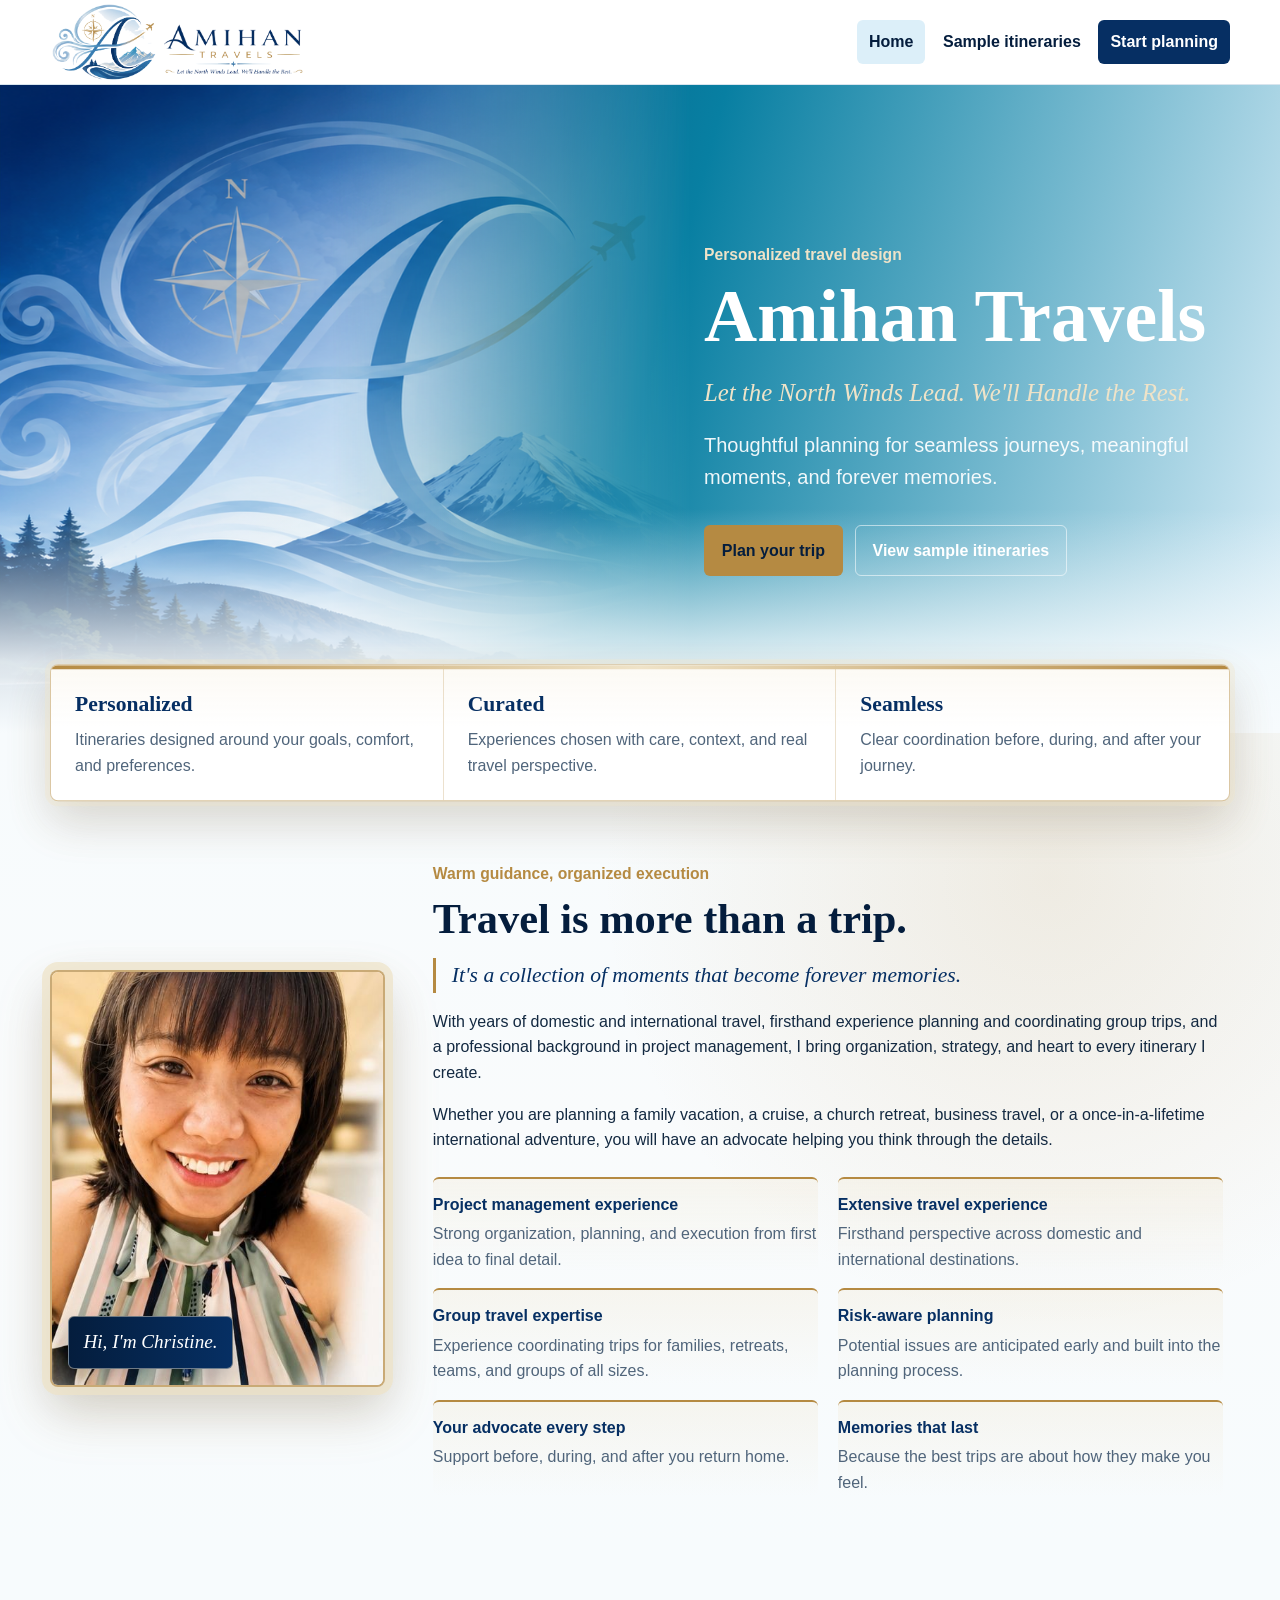
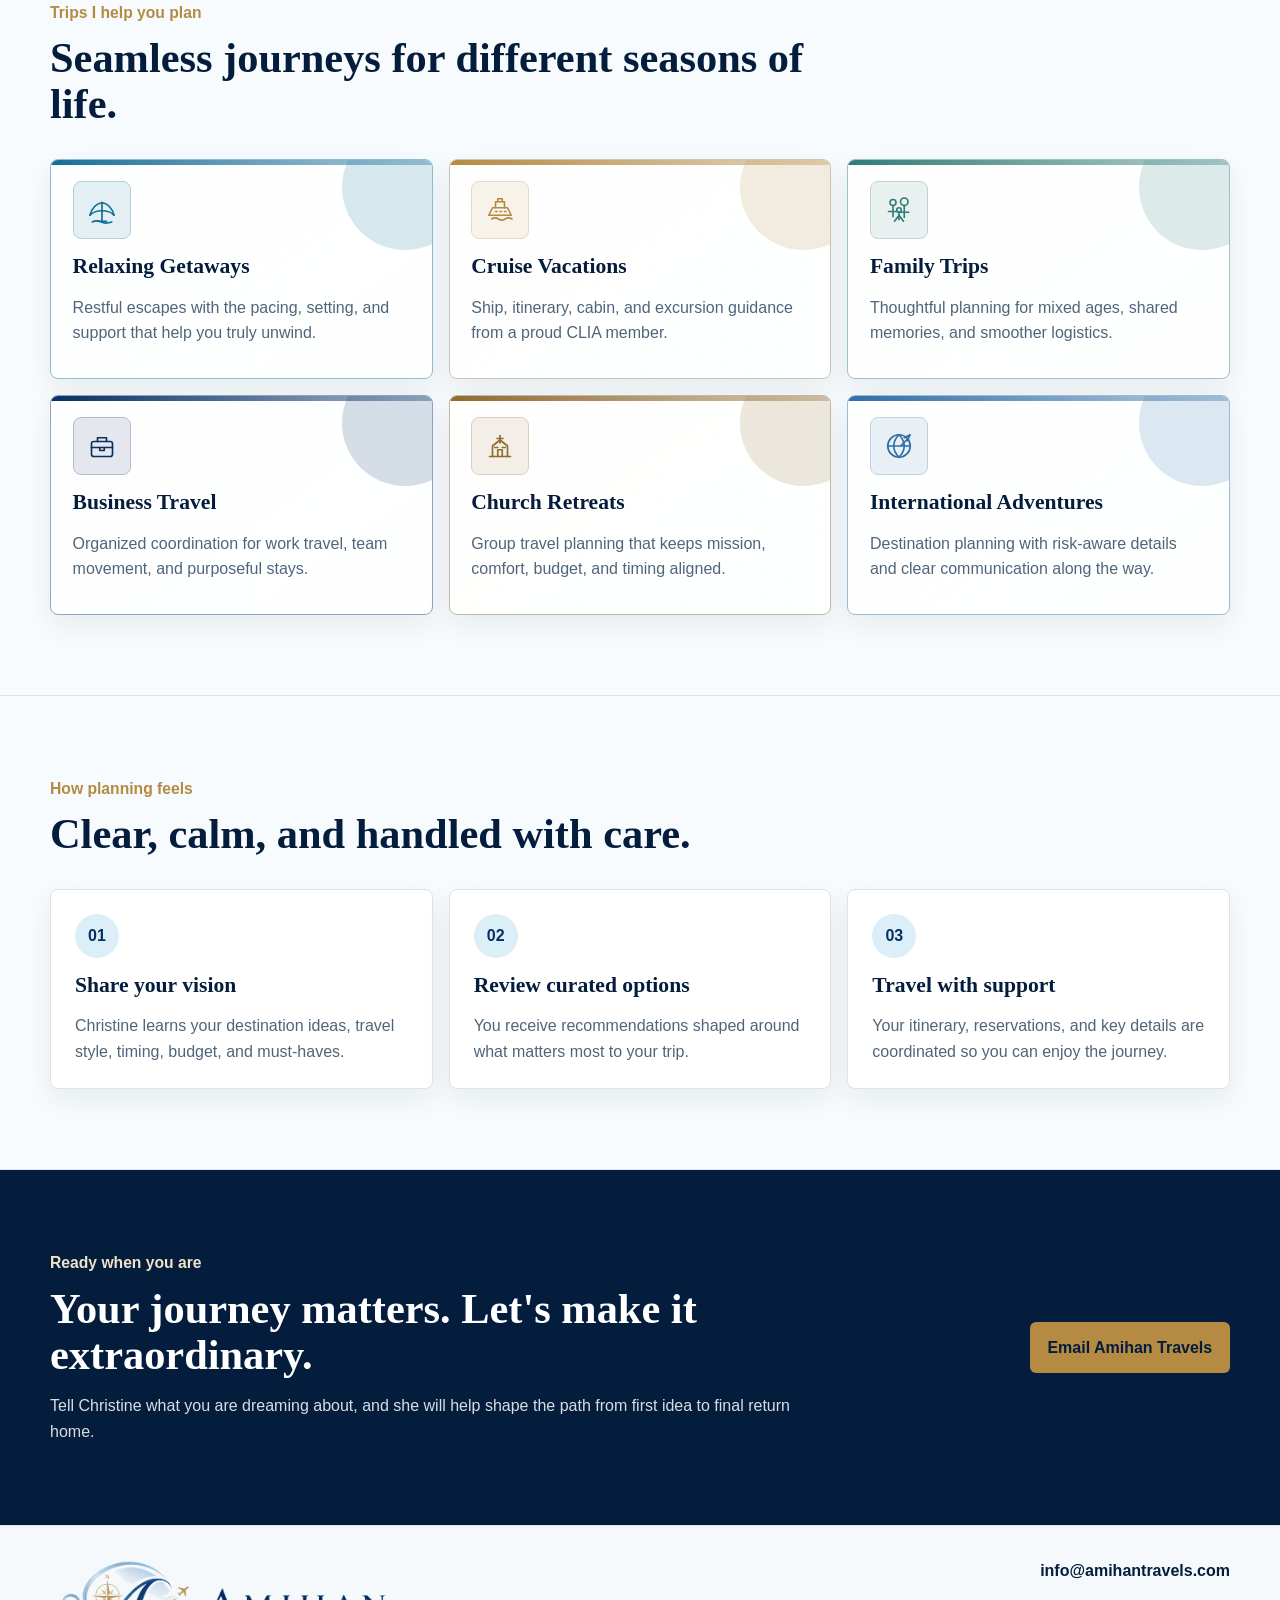
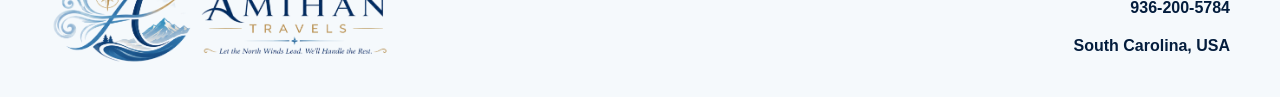
==== index.html @ 6cd8af4a "Launch Amihan Travels site" ====
<!doctype html>
<html lang="en">
  <head>
    <meta charset="utf-8">
    <meta name="viewport" content="width=device-width, initial-scale=1">
    <title>Amihan Travels | Personalized Travel Planning</title>
    <meta
      name="description"
      content="Amihan Travels designs personalized, curated, and seamless journeys for families, cruises, retreats, business travel, and international adventures."
    >
    <meta property="og:title" content="Amihan Travels">
    <meta
      property="og:description"
      content="Let the North Winds Lead. We'll Handle the Rest."
    >
    <meta property="og:image" content="assets/Amihan_Travels_cover_photo.png?v=20260530-1">
    <link rel="icon" href="assets/amihan-logo-square-transparent.png?v=20260530-1">
    <link rel="stylesheet" href="styles.css?v=20260530-1">
  </head>
  <body>
    <a class="skip-link" href="#main">Skip to content</a>

    <header class="site-header">
      <div class="header-inner">
        <a class="brand" href="index.html" aria-label="Amihan Travels home">
          <img src="assets/amihan-logo-horizontal-transparent.png?v=20260530-1" alt="Amihan Travels">
        </a>
        <nav class="site-nav" aria-label="Primary navigation">
          <a aria-current="page" href="index.html">Home</a>
          <a href="itineraries.html">Sample itineraries</a>
          <a class="nav-contact" href="mailto:info@amihantravels.com?subject=Travel%20planning%20request">Start planning</a>
        </nav>
      </div>
    </header>

    <main id="main">
      <section class="hero home-hero" aria-label="Amihan Travels scenic introduction">
        <div class="hero-content">
          <p class="eyebrow">Personalized travel design</p>
          <h1>Amihan Travels</h1>
          <p class="slogan">Let the North Winds Lead. We'll Handle the Rest.</p>
          <p class="hero-copy">
            Thoughtful planning for seamless journeys, meaningful moments, and forever memories.
          </p>
          <div class="hero-actions" aria-label="Primary actions">
            <a class="button button-primary" href="mailto:info@amihantravels.com?subject=Travel%20planning%20request">Plan your trip</a>
            <a class="button button-secondary" href="itineraries.html">View sample itineraries</a>
          </div>
        </div>
        <div class="brand-strip hero-value-strip" aria-label="Amihan Travels planning values">
          <div class="strip-item">
            <strong>Personalized</strong>
            <span>Itineraries designed around your goals, comfort, and preferences.</span>
          </div>
          <div class="strip-item">
            <strong>Curated</strong>
            <span>Experiences chosen with care, context, and real travel perspective.</span>
          </div>
          <div class="strip-item">
            <strong>Seamless</strong>
            <span>Clear coordination before, during, and after your journey.</span>
          </div>
        </div>
      </section>

      <section class="section intro-section">
        <div class="section-inner advisor-intro">
          <figure class="advisor-photo">
            <img
              src="assets/christine-forsythe-portrait.jpg?v=20260530-1"
              alt="Christine, travel advisor at Amihan Travels"
            >
            <figcaption>Hi, I'm Christine.</figcaption>
          </figure>
          <div class="advisor-copy">
            <p class="eyebrow">Warm guidance, organized execution</p>
            <h2>Travel is more than a trip.</h2>
            <p class="memory-line">
              It's a collection of moments that become forever memories.
            </p>
            <p>
              With years of domestic and international travel, firsthand experience planning and
              coordinating group trips, and a professional background in project management, I bring
              organization, strategy, and heart to every itinerary I create.
            </p>
            <p>
              Whether you are planning a family vacation, a cruise, a church retreat, business
              travel, or a once-in-a-lifetime international adventure, you will have an advocate
              helping you think through the details.
            </p>
            <div class="advisor-strengths" aria-label="Christine's planning strengths">
              <div>
                <strong>Project management experience</strong>
                <span>Strong organization, planning, and execution from first idea to final detail.</span>
              </div>
              <div>
                <strong>Extensive travel experience</strong>
                <span>Firsthand perspective across domestic and international destinations.</span>
              </div>
              <div>
                <strong>Group travel expertise</strong>
                <span>Experience coordinating trips for families, retreats, teams, and groups of all sizes.</span>
              </div>
              <div>
                <strong>Risk-aware planning</strong>
                <span>Potential issues are anticipated early and built into the planning process.</span>
              </div>
              <div>
                <strong>Your advocate every step</strong>
                <span>Support before, during, and after you return home.</span>
              </div>
              <div>
                <strong>Memories that last</strong>
                <span>Because the best trips are about how they make you feel.</span>
              </div>
            </div>
          </div>
        </div>
      </section>

      <section class="section services-section">
        <div class="section-inner">
          <div class="section-heading">
            <p class="eyebrow">Trips I help you plan</p>
            <h2>Seamless journeys for different seasons of life.</h2>
          </div>
          <div class="service-grid">
            <article class="service-card relaxing-card">
              <div class="service-icon" aria-hidden="true">
                <svg viewBox="0 0 48 48" focusable="false">
                  <path d="M8 31c7-8 25-8 32 0" />
                  <path d="M24 14c-8 2-14 8-16 17" />
                  <path d="M24 14c8 2 14 8 16 17" />
                  <path d="M24 14v24" />
                  <path d="M18 39h12" />
                  <path d="M11 40c4-2 8-2 12 0s8 2 14 0" />
                </svg>
              </div>
              <h3>Relaxing Getaways</h3>
              <p>Restful escapes with the pacing, setting, and support that help you truly unwind.</p>
            </article>
            <article class="service-card cruise-card">
              <div class="service-icon" aria-hidden="true">
                <svg viewBox="0 0 48 48" focusable="false">
                  <path d="M14 21h20l5 10H9l5-10Z" />
                  <path d="M18 21v-8h12v8" />
                  <path d="M21 13v-4h6v4" />
                  <path d="M13 36c3-2 6-2 9 0s6 2 9 0 6-2 9 0" />
                  <path d="M18 26h2" />
                  <path d="M24 26h2" />
                  <path d="M30 26h2" />
                </svg>
              </div>
              <h3>Cruise Vacations</h3>
              <p>Ship, itinerary, cabin, and excursion guidance from a proud CLIA member.</p>
            </article>
            <article class="service-card family-card">
              <div class="service-icon" aria-hidden="true">
                <svg viewBox="0 0 48 48" focusable="false">
                  <circle cx="16" cy="14" r="4" />
                  <circle cx="31" cy="13" r="5" />
                  <circle cx="24" cy="24" r="3" />
                  <path d="M16 18v15" />
                  <path d="M10 26h12" />
                  <path d="M31 18v16" />
                  <path d="M25 27h12" />
                  <path d="M24 27v10" />
                  <path d="M18 39l6-8 6 8" />
                </svg>
              </div>
              <h3>Family Trips</h3>
              <p>Thoughtful planning for mixed ages, shared memories, and smoother logistics.</p>
            </article>
            <article class="service-card business-card">
              <div class="service-icon" aria-hidden="true">
                <svg viewBox="0 0 48 48" focusable="false">
                  <rect x="10" y="18" width="28" height="20" rx="3" />
                  <path d="M18 18v-5h12v5" />
                  <path d="M10 26h28" />
                  <path d="M21 26v4h6v-4" />
                </svg>
              </div>
              <h3>Business Travel</h3>
              <p>Organized coordination for work travel, team movement, and purposeful stays.</p>
            </article>
            <article class="service-card retreat-card">
              <div class="service-icon" aria-hidden="true">
                <svg viewBox="0 0 48 48" focusable="false">
                  <path d="M10 38h28" />
                  <path d="M14 38V24l10-8 10 8v14" />
                  <path d="M24 10v10" />
                  <path d="M20 14h8" />
                  <path d="M21 38v-9h6v9" />
                  <path d="M17 26h4" />
                  <path d="M27 26h4" />
                </svg>
              </div>
              <h3>Church Retreats</h3>
              <p>Group travel planning that keeps mission, comfort, budget, and timing aligned.</p>
            </article>
            <article class="service-card adventure-card">
              <div class="service-icon" aria-hidden="true">
                <svg viewBox="0 0 48 48" focusable="false">
                  <circle cx="24" cy="24" r="15" />
                  <path d="M9 24h30" />
                  <path d="M24 9c5 5 7 10 7 15s-2 10-7 15" />
                  <path d="M24 9c-5 5-7 10-7 15s2 10 7 15" />
                  <path d="M31 13l8-4-4 8" />
                  <path d="M34 16l-7 7" />
                </svg>
              </div>
              <h3>International Adventures</h3>
              <p>Destination planning with risk-aware details and clear communication along the way.</p>
            </article>
          </div>
        </div>
      </section>

      <section class="section process-section">
        <div class="section-inner">
          <div class="section-heading narrow">
            <p class="eyebrow">How planning feels</p>
            <h2>Clear, calm, and handled with care.</h2>
          </div>
          <div class="process-grid">
            <article class="process-step">
              <span>01</span>
              <h3>Share your vision</h3>
              <p>Christine learns your destination ideas, travel style, timing, budget, and must-haves.</p>
            </article>
            <article class="process-step">
              <span>02</span>
              <h3>Review curated options</h3>
              <p>You receive recommendations shaped around what matters most to your trip.</p>
            </article>
            <article class="process-step">
              <span>03</span>
              <h3>Travel with support</h3>
              <p>Your itinerary, reservations, and key details are coordinated so you can enjoy the journey.</p>
            </article>
          </div>
        </div>
      </section>

      <section class="section cta-section">
        <div class="section-inner cta-inner">
          <div>
            <p class="eyebrow">Ready when you are</p>
            <h2>Your journey matters. Let's make it extraordinary.</h2>
            <p>
              Tell Christine what you are dreaming about, and she will help shape the path from
              first idea to final return home.
            </p>
          </div>
          <a class="button button-primary" href="mailto:info@amihantravels.com?subject=Travel%20planning%20request">Email Amihan Travels</a>
        </div>
      </section>
    </main>

    <footer class="site-footer">
      <div class="footer-inner">
        <div>
          <img class="footer-logo" src="assets/amihan-logo-horizontal-transparent.png?v=20260530-1" alt="Amihan Travels">
        </div>
        <div class="footer-contact" aria-label="Contact information">
          <a href="mailto:info@amihantravels.com">info@amihantravels.com</a>
          <a href="tel:+19362005784">936-200-5784</a>
          <span>South Carolina, USA</span>
        </div>
      </div>
    </footer>
  </body>
</html>
---- styles.css ----
:root {
  --navy: #062f63;
  --deep-navy: #041d3d;
  --ocean: #176da5;
  --sky: #dceff9;
  --mist: #f5f9fc;
  --white: #ffffff;
  --gold: #b58a42;
  --pale-gold: #efe3c8;
  --ink: #132941;
  --slate: #50657b;
  --line: #d8e5ee;
  --shadow: 0 18px 45px rgba(4, 29, 61, 0.12);
}

* {
  box-sizing: border-box;
}

html {
  scroll-behavior: smooth;
}

body {
  margin: 0;
  background: #f7fbfd;
  color: var(--ink);
  font-family: "Segoe UI", Arial, sans-serif;
  line-height: 1.6;
}

main {
  background: #f7fbfd;
}

img {
  display: block;
  max-width: 100%;
}

a {
  color: inherit;
}

.skip-link {
  position: absolute;
  left: 1rem;
  top: -4rem;
  z-index: 100;
  background: var(--deep-navy);
  color: var(--white);
  padding: 0.7rem 1rem;
  border-radius: 6px;
}

.skip-link:focus {
  top: 1rem;
}

.site-header {
  position: sticky;
  top: 0;
  z-index: 20;
  background: rgba(255, 255, 255, 0.96);
  border-bottom: 1px solid var(--line);
  backdrop-filter: blur(12px);
}

.header-inner {
  width: min(1180px, calc(100% - 2rem));
  margin: 0 auto;
  display: flex;
  align-items: center;
  justify-content: space-between;
  gap: 1rem;
  min-height: 84px;
}

.brand {
  display: inline-flex;
  align-items: center;
  flex: 0 1 260px;
  overflow: hidden;
}

.brand img {
  width: 255px;
  height: auto;
}

.site-nav {
  display: flex;
  align-items: center;
  justify-content: flex-end;
  flex-wrap: wrap;
  gap: 0.35rem;
  font-weight: 700;
  color: var(--deep-navy);
}

.site-nav a {
  border-radius: 6px;
  padding: 0.55rem 0.75rem;
  text-decoration: none;
}

.site-nav a:hover,
.site-nav a:focus-visible,
.site-nav a[aria-current="page"] {
  background: var(--sky);
  outline: none;
}

.site-nav .nav-contact {
  background: var(--navy);
  color: var(--white);
}

.site-nav .nav-contact:hover,
.site-nav .nav-contact:focus-visible {
  background: var(--deep-navy);
}

.hero {
  position: relative;
  isolation: isolate;
  display: flex;
  align-items: center;
  min-height: 72vh;
  background-color: var(--deep-navy);
  background-position: center;
  background-size: cover;
  overflow: visible;
}

.hero::after {
  content: "";
  position: absolute;
  inset: auto 0 0;
  z-index: 0;
  height: 14rem;
  background: linear-gradient(180deg, rgba(247, 251, 253, 0), rgba(247, 251, 253, 0.88) 68%, #f7fbfd 100%);
  pointer-events: none;
}

.home-hero {
  background-image: linear-gradient(105deg, #05305e 0%, #087fa2 50%, #dceff9 100%);
}

.sub-hero {
  min-height: 48vh;
}

.itineraries-hero {
  background-image: linear-gradient(105deg, #05305e 0%, #087fa2 50%, #dceff9 100%);
}

.home-hero::before,
.itineraries-hero::before {
  content: "";
  position: absolute;
  z-index: 0;
  top: 0;
  bottom: 0;
  left: 0;
  width: clamp(36rem, 54vw, 66rem);
  background-image: url("assets/amihan-hero-left-art-solid.png?v=20260530-1");
  background-position: left center;
  background-repeat: no-repeat;
  background-size: 100% 100%;
  opacity: 0.96;
  pointer-events: none;
  -webkit-mask-image: linear-gradient(90deg, #000 0%, #000 48%, rgba(0, 0, 0, 0.78) 62%, rgba(0, 0, 0, 0.28) 84%, transparent 100%);
  mask-image: linear-gradient(90deg, #000 0%, #000 48%, rgba(0, 0, 0, 0.78) 62%, rgba(0, 0, 0, 0.28) 84%, transparent 100%);
}

.hero-content {
  position: relative;
  z-index: 1;
  width: min(1180px, calc(100% - 2rem));
  margin: 0 auto;
  padding: 5rem 0;
  color: var(--white);
}

.hero-content > * {
  max-width: 650px;
}

.home-hero .hero-content,
.itineraries-hero .hero-content {
  width: min(720px, calc(100% - clamp(34rem, 55vw, 68rem) - 2rem));
  margin-left: clamp(34rem, 55vw, 68rem);
  margin-right: auto;
}

.eyebrow {
  margin: 0 0 0.65rem;
  color: var(--gold);
  font-size: 0.98rem;
  font-weight: 800;
}

.hero .eyebrow {
  color: var(--pale-gold);
}

h1,
h2,
h3 {
  margin: 0;
  color: var(--deep-navy);
  font-family: Georgia, "Times New Roman", serif;
  line-height: 1.08;
  font-weight: 700;
}

.hero h1 {
  color: var(--white);
  font-size: 4.6rem;
}

.sub-hero h1 {
  font-size: 3.7rem;
}

h2 {
  font-size: 2.65rem;
}

h3 {
  font-size: 1.35rem;
}

p {
  margin: 1rem 0 0;
}

.slogan {
  margin-top: 1rem;
  color: var(--pale-gold);
  font-family: Georgia, "Times New Roman", serif;
  font-size: 1.55rem;
  font-style: italic;
}

.hero-copy {
  color: rgba(255, 255, 255, 0.92);
  font-size: 1.25rem;
}

.hero-actions {
  display: flex;
  flex-wrap: wrap;
  gap: 0.75rem;
  margin-top: 2rem;
}

.button {
  display: inline-flex;
  align-items: center;
  justify-content: center;
  min-height: 46px;
  border: 1px solid transparent;
  border-radius: 6px;
  padding: 0.75rem 1.05rem;
  font-weight: 800;
  text-decoration: none;
}

.button-primary {
  background: var(--gold);
  color: var(--deep-navy);
}

.button-primary:hover,
.button-primary:focus-visible {
  background: var(--pale-gold);
  outline: none;
}

.button-secondary {
  border-color: rgba(255, 255, 255, 0.55);
  color: var(--white);
}

.button-secondary:hover,
.button-secondary:focus-visible {
  background: rgba(255, 255, 255, 0.14);
  outline: none;
}

.brand-strip-section {
  display: contents;
}

.brand-strip {
  display: grid;
  grid-template-columns: repeat(3, 1fr);
  width: min(1180px, calc(100% - 2rem));
  margin: 0 auto;
  position: relative;
  z-index: 5;
  background:
    linear-gradient(180deg, rgba(239, 227, 200, 0.2), rgba(255, 255, 255, 0.96) 46%),
    var(--white);
  border: 1px solid rgba(181, 138, 66, 0.48);
  border-radius: 8px;
  box-shadow:
    0 0 0 5px rgba(239, 227, 200, 0.34),
    0 20px 46px rgba(181, 138, 66, 0.16),
    0 18px 45px rgba(4, 29, 61, 0.1);
  overflow: hidden;
}

.hero-value-strip {
  position: absolute;
  left: 50%;
  bottom: 0;
  transform: translate(-50%, 50%);
  z-index: 3;
}

.brand-strip::before {
  content: "";
  position: absolute;
  inset: 0 0 auto;
  height: 4px;
  background: linear-gradient(90deg, var(--gold), var(--pale-gold), var(--gold));
}

.strip-item {
  padding: 1.35rem 1.5rem;
  border-right: 1px solid rgba(181, 138, 66, 0.26);
}

.strip-item:last-child {
  border-right: 0;
}

.strip-item strong {
  display: block;
  color: var(--navy);
  font-family: Georgia, "Times New Roman", serif;
  font-size: 1.35rem;
}

.strip-item span {
  display: block;
  margin-top: 0.35rem;
  color: var(--slate);
}

.section {
  padding: 5rem 0;
}

.intro-section {
  padding-top: 8rem;
  padding-bottom: 3.25rem;
}

.section-inner {
  width: min(1180px, calc(100% - 2rem));
  margin: 0 auto;
}

.two-column {
  display: grid;
  grid-template-columns: minmax(0, 1fr) minmax(300px, 0.82fr);
  align-items: center;
  gap: 3rem;
}

.intro-section,
.tailor-section {
  background:
    radial-gradient(circle at 82% 18%, rgba(181, 138, 66, 0.14), transparent 28rem),
    linear-gradient(180deg, #f7fbfd 0%, #f9fbfc 48%, #f7fbfd 100%);
}

.advisor-intro {
  display: grid;
  grid-template-columns: minmax(250px, 0.42fr) minmax(0, 1fr);
  align-items: center;
  gap: 3rem;
}

.advisor-photo {
  position: relative;
  margin: 0;
  border: 2px solid rgba(181, 138, 66, 0.72);
  border-radius: 8px;
  box-shadow:
    0 0 0 8px rgba(239, 227, 200, 0.72),
    0 24px 54px rgba(181, 138, 66, 0.22),
    0 18px 45px rgba(4, 29, 61, 0.13);
  overflow: hidden;
  background: var(--white);
}

.advisor-photo img {
  width: 100%;
  aspect-ratio: 4 / 5;
  object-fit: cover;
  object-position: center top;
}

.advisor-photo figcaption {
  position: absolute;
  left: 1rem;
  bottom: 1rem;
  max-width: calc(100% - 2rem);
  border-radius: 6px;
  border: 1px solid rgba(239, 227, 200, 0.45);
  background: linear-gradient(90deg, var(--deep-navy), var(--navy));
  color: var(--white);
  padding: 0.65rem 0.9rem;
  font-family: Georgia, "Times New Roman", serif;
  font-size: 1.2rem;
  font-style: italic;
  box-shadow: 0 10px 24px rgba(4, 29, 61, 0.22);
}

.advisor-copy {
  max-width: 790px;
}

.memory-line {
  border-left: 3px solid var(--gold);
  color: var(--navy);
  font-family: Georgia, "Times New Roman", serif;
  font-size: 1.35rem;
  font-style: italic;
  padding-left: 1rem;
}

.advisor-strengths {
  display: grid;
  grid-template-columns: repeat(2, 1fr);
  gap: 1rem 1.25rem;
  margin-top: 1.5rem;
}

.advisor-strengths div {
  border-top: 2px solid var(--gold);
  background: linear-gradient(180deg, rgba(239, 227, 200, 0.26), rgba(255, 255, 255, 0));
  border-radius: 6px;
  padding-top: 0.8rem;
}

.advisor-strengths strong {
  display: block;
  color: var(--navy);
  font-weight: 900;
}

.advisor-strengths span {
  display: block;
  margin-top: 0.25rem;
  color: var(--slate);
}

.image-panel {
  border: 1px solid var(--line);
  border-radius: 8px;
  box-shadow: var(--shadow);
  overflow: hidden;
  background: var(--white);
}

.image-panel img {
  width: 100%;
  height: 100%;
  aspect-ratio: 4 / 5;
  object-fit: cover;
}

.section-heading {
  max-width: 760px;
  margin-bottom: 2rem;
}

.section-heading.narrow {
  max-width: 690px;
}

.services-section,
.process-section {
  background: #f7fbfd;
}

.services-section {
  padding-top: 3.25rem;
}

.service-grid,
.process-grid {
  display: grid;
  grid-template-columns: repeat(3, 1fr);
  gap: 1rem;
}

.service-card,
.process-step,
.itinerary-card {
  border: 1px solid var(--line);
  border-radius: 8px;
  background: var(--white);
  box-shadow: 0 10px 28px rgba(4, 29, 61, 0.07);
}

.service-card {
  position: relative;
  min-height: 220px;
  overflow: hidden;
  padding: 1.35rem;
  background:
    linear-gradient(145deg, rgba(255, 255, 255, 0.98), rgba(255, 255, 255, 0.9)),
    linear-gradient(145deg, var(--card-soft), transparent 58%);
  border-color: color-mix(in srgb, var(--card-accent) 35%, var(--line));
}

.service-card::before {
  content: "";
  position: absolute;
  inset: 0 0 auto;
  height: 5px;
  background: linear-gradient(90deg, var(--card-accent), color-mix(in srgb, var(--card-accent) 35%, var(--white)));
}

.service-card::after {
  content: "";
  position: absolute;
  right: -36px;
  top: -36px;
  width: 126px;
  height: 126px;
  border-radius: 50%;
  background: color-mix(in srgb, var(--card-accent) 16%, transparent);
}

.relaxing-card {
  --card-accent: #0d6f98;
  --card-soft: #dceff9;
}

.cruise-card {
  --card-accent: #b58a42;
  --card-soft: #efe3c8;
}

.family-card {
  --card-accent: #2f7d77;
  --card-soft: #d9eee9;
}

.business-card {
  --card-accent: #062f63;
  --card-soft: #dce8f7;
}

.retreat-card {
  --card-accent: #8e6a2d;
  --card-soft: #f4ead6;
}

.adventure-card {
  --card-accent: #2f6ea5;
  --card-soft: #dceff9;
}

.service-icon {
  position: relative;
  z-index: 1;
  display: inline-flex;
  align-items: center;
  justify-content: center;
  width: 58px;
  height: 58px;
  margin-bottom: 1rem;
  border: 1px solid color-mix(in srgb, var(--card-accent) 32%, var(--white));
  border-radius: 8px;
  background: color-mix(in srgb, var(--card-accent) 11%, var(--white));
  color: var(--card-accent);
}

.service-icon svg {
  width: 36px;
  height: 36px;
  fill: none;
  stroke: currentColor;
  stroke-width: 2.2;
  stroke-linecap: round;
  stroke-linejoin: round;
}

.service-card h3,
.service-card p {
  position: relative;
  z-index: 1;
}

.service-card p,
.process-step p,
.itinerary-card p {
  color: var(--slate);
}

.process-section {
  border-top: 1px solid var(--line);
  border-bottom: 1px solid var(--line);
}

.process-step {
  padding: 1.5rem;
}

.process-step span {
  display: inline-flex;
  align-items: center;
  justify-content: center;
  width: 44px;
  height: 44px;
  margin-bottom: 1rem;
  border-radius: 50%;
  background: var(--sky);
  color: var(--navy);
  font-weight: 900;
}

.cta-section {
  background: var(--deep-navy);
  color: var(--white);
}

.cta-section h2,
.cta-section .eyebrow {
  color: var(--white);
}

.cta-section .eyebrow {
  color: var(--pale-gold);
}

.cta-section p {
  color: rgba(255, 255, 255, 0.85);
}

.cta-inner {
  display: flex;
  align-items: center;
  justify-content: space-between;
  gap: 2rem;
}

.cta-inner > div {
  max-width: 760px;
}

.site-footer {
  background: var(--mist);
  border-top: 1px solid var(--line);
}

.footer-inner {
  width: min(1180px, calc(100% - 2rem));
  margin: 0 auto;
  display: flex;
  justify-content: space-between;
  gap: 2rem;
  padding: 2rem 0;
}

.footer-logo {
  width: 340px;
  max-width: 100%;
}

.footer-inner p {
  color: var(--slate);
}

.footer-contact {
  display: grid;
  gap: 0.35rem;
  text-align: right;
  color: var(--deep-navy);
  font-weight: 700;
}

.footer-contact a {
  text-decoration: none;
}

.footer-contact a:hover,
.footer-contact a:focus-visible {
  color: var(--ocean);
  outline: none;
}

.itinerary-library-section {
  background:
    radial-gradient(circle at 88% 6%, rgba(181, 138, 66, 0.13), transparent 24rem),
    #f7fbfd;
}

.itinerary-layout {
  display: grid;
  grid-template-columns: 290px minmax(0, 1fr);
  align-items: start;
  gap: 2rem;
}

.itinerary-toc {
  position: sticky;
  top: 108px;
  max-height: calc(100vh - 132px);
  border: 1px solid rgba(181, 138, 66, 0.42);
  border-radius: 8px;
  background:
    linear-gradient(180deg, rgba(239, 227, 200, 0.22), rgba(255, 255, 255, 0.96) 42%),
    var(--white);
  box-shadow:
    0 0 0 5px rgba(239, 227, 200, 0.28),
    0 18px 38px rgba(4, 29, 61, 0.1);
  overflow-x: hidden;
  overflow-y: auto;
  overscroll-behavior: contain;
  scrollbar-gutter: stable;
}

.itinerary-toc::-webkit-scrollbar {
  width: 0.7rem;
}

.itinerary-toc::-webkit-scrollbar-track {
  background: rgba(212, 234, 244, 0.45);
}

.itinerary-toc::-webkit-scrollbar-thumb {
  background: rgba(181, 138, 66, 0.62);
  border: 3px solid rgba(247, 251, 253, 0.96);
  border-radius: 999px;
}

.toc-label {
  position: sticky;
  top: 0;
  z-index: 1;
  margin: 0;
  padding: 1rem 1.1rem 0.25rem;
  background:
    linear-gradient(180deg, rgba(255, 255, 255, 0.98), rgba(255, 255, 255, 0.92)),
    var(--white);
  color: var(--gold);
  font-size: 0.86rem;
  font-weight: 900;
  text-transform: uppercase;
}

.toc-group {
  border-top: 1px solid rgba(181, 138, 66, 0.22);
}

.toc-group summary {
  cursor: pointer;
  list-style: none;
  padding: 0.95rem 1.1rem;
  color: var(--deep-navy);
  font-family: Georgia, "Times New Roman", serif;
  font-size: 1.18rem;
  font-weight: 800;
}

.toc-group summary::-webkit-details-marker {
  display: none;
}

.toc-group summary::after {
  content: "+";
  float: right;
  color: var(--gold);
  font-family: "Segoe UI", Arial, sans-serif;
}

.toc-group[open] summary::after {
  content: "-";
}

.toc-links {
  display: grid;
  gap: 0.25rem;
  padding: 0 0.75rem 1rem;
}

.toc-links a {
  border-radius: 6px;
  color: var(--navy);
  padding: 0.62rem 0.75rem;
  text-decoration: none;
}

.toc-links a:hover,
.toc-links a:focus-visible {
  background: var(--sky);
  outline: none;
}

.itinerary-content {
  display: grid;
  gap: 1.5rem;
}

.itinerary-category {
  display: grid;
  gap: 1.25rem;
}

.category-heading {
  border-left: 4px solid var(--gold);
  padding-left: 1rem;
}

.category-heading h2 {
  max-width: 780px;
}

.category-intro {
  max-width: 820px;
  color: var(--slate);
}

.itinerary-detail {
  scroll-margin-top: 112px;
  border: 1px solid rgba(181, 138, 66, 0.32);
  border-radius: 8px;
  background: var(--white);
  box-shadow: 0 14px 34px rgba(4, 29, 61, 0.08);
  overflow: hidden;
}

.itinerary-detail:target {
  border-color: var(--gold);
  box-shadow:
    0 0 0 5px rgba(239, 227, 200, 0.62),
    0 18px 42px rgba(4, 29, 61, 0.12);
}

.itinerary-detail-header {
  padding: 1.5rem;
  background:
    linear-gradient(135deg, rgba(220, 239, 249, 0.74), rgba(239, 227, 200, 0.32)),
    var(--white);
  border-bottom: 1px solid rgba(181, 138, 66, 0.26);
}

.destination-label {
  margin: 0 0 0.35rem;
  color: var(--gold);
  font-weight: 900;
  text-transform: uppercase;
}

.itinerary-detail h3 {
  font-size: 2rem;
}

.trip-summary {
  display: grid;
  grid-template-columns: repeat(3, 1fr);
  gap: 0.75rem;
  margin-top: 1.2rem;
}

.trip-summary div {
  border: 1px solid rgba(181, 138, 66, 0.24);
  border-radius: 8px;
  background: rgba(255, 255, 255, 0.72);
  padding: 0.9rem;
}

.trip-summary strong {
  display: block;
  color: var(--navy);
  font-weight: 900;
}

.trip-summary span {
  display: block;
  margin-top: 0.25rem;
  color: var(--slate);
}

.day-list {
  display: grid;
  gap: 0;
  margin: 0;
  padding: 0;
  list-style: none;
}

.day-list li {
  display: grid;
  grid-template-columns: minmax(190px, 0.34fr) minmax(0, 1fr);
  gap: 1rem;
  padding: 1rem 1.5rem;
  border-top: 1px solid var(--line);
}

.day-list li:first-child {
  border-top: 0;
}

.day-list strong {
  color: var(--deep-navy);
}

.day-list span {
  color: var(--slate);
}

.itinerary-grid {
  display: grid;
  grid-template-columns: repeat(2, 1fr);
  gap: 1.25rem;
}

.itinerary-card {
  display: flex;
  flex-direction: column;
  min-height: 100%;
  padding: 1.5rem;
}

.itinerary-meta {
  display: flex;
  flex-wrap: wrap;
  gap: 0.5rem;
  margin-bottom: 1rem;
}

.itinerary-meta span {
  display: inline-flex;
  align-items: center;
  min-height: 32px;
  border: 1px solid var(--line);
  border-radius: 6px;
  padding: 0.25rem 0.7rem;
  background: var(--mist);
  color: var(--navy);
  font-size: 0.9rem;
  font-weight: 800;
}

.itinerary-card ol {
  display: grid;
  gap: 0.65rem;
  margin: 1.1rem 0 0;
  padding-left: 1.25rem;
  color: var(--ink);
}

.itinerary-card li::marker {
  color: var(--gold);
  font-weight: 800;
}

.promise-list {
  display: grid;
  grid-template-columns: repeat(2, 1fr);
  gap: 0.75rem;
}

.promise-list p {
  margin: 0;
  border: 1px solid var(--line);
  border-radius: 8px;
  background: var(--white);
  color: var(--navy);
  padding: 1rem;
  font-weight: 800;
}

@media (max-width: 900px) {
  .home-hero {
    display: block;
    min-height: auto;
  }

  .home-hero::before,
  .itineraries-hero::before {
    width: min(100%, 42rem);
    background-size: 100% 100%;
    opacity: 0.68;
    -webkit-mask-image: linear-gradient(90deg, #000 0%, rgba(0, 0, 0, 0.76) 48%, transparent 100%);
    mask-image: linear-gradient(90deg, #000 0%, rgba(0, 0, 0, 0.76) 48%, transparent 100%);
  }

  .home-hero .hero-content,
  .itineraries-hero .hero-content {
    width: min(1180px, calc(100% - 2rem));
    margin: 0 auto;
  }

  .hero-value-strip {
    position: relative;
    left: auto;
    bottom: auto;
    transform: none;
    width: 100%;
  }

  .intro-section {
    padding-top: 4rem;
  }

  .header-inner,
  .footer-inner,
  .cta-inner {
    align-items: flex-start;
    flex-direction: column;
  }

  .brand-strip,
  .service-grid,
  .process-grid,
  .itinerary-grid,
  .itinerary-layout,
  .advisor-intro,
  .two-column,
  .promise-list {
    grid-template-columns: 1fr;
  }

  .itinerary-toc {
    position: static;
    max-height: min(70vh, 34rem);
  }

  .trip-summary {
    grid-template-columns: 1fr;
  }

  .brand-strip {
    margin-top: 0;
    border-radius: 0;
    width: 100%;
  }

  .strip-item {
    border-right: 0;
    border-bottom: 1px solid var(--line);
  }

  .strip-item:last-child {
    border-bottom: 0;
  }

  .hero h1 {
    font-size: 3.3rem;
  }

  .sub-hero h1 {
    font-size: 2.8rem;
  }

  h2 {
    font-size: 2.2rem;
  }

  .footer-contact {
    text-align: left;
  }
}

@media (max-width: 620px) {
  .header-inner {
    min-height: auto;
    padding: 0.85rem 0;
  }

  .brand img,
  .footer-logo {
    width: 215px;
  }

  .site-nav {
    justify-content: flex-start;
    width: 100%;
  }

  .site-nav a {
    padding: 0.5rem 0.6rem;
  }

  .hero {
    min-height: 64vh;
    background-position: 42% center;
  }

  .home-hero {
    min-height: auto;
  }

  .sub-hero {
    min-height: 44vh;
  }

  .hero-content {
    padding: 4rem 0;
  }

  .hero h1 {
    font-size: 2.75rem;
  }

  .sub-hero h1 {
    font-size: 2.35rem;
  }

  h2 {
    font-size: 1.95rem;
  }

  .slogan,
  .hero-copy {
    font-size: 1.08rem;
  }

  .section {
    padding: 3.5rem 0;
  }

  .button {
    width: 100%;
  }

  .advisor-strengths {
    grid-template-columns: 1fr;
  }

  .day-list li {
    grid-template-columns: 1fr;
    gap: 0.35rem;
  }
}
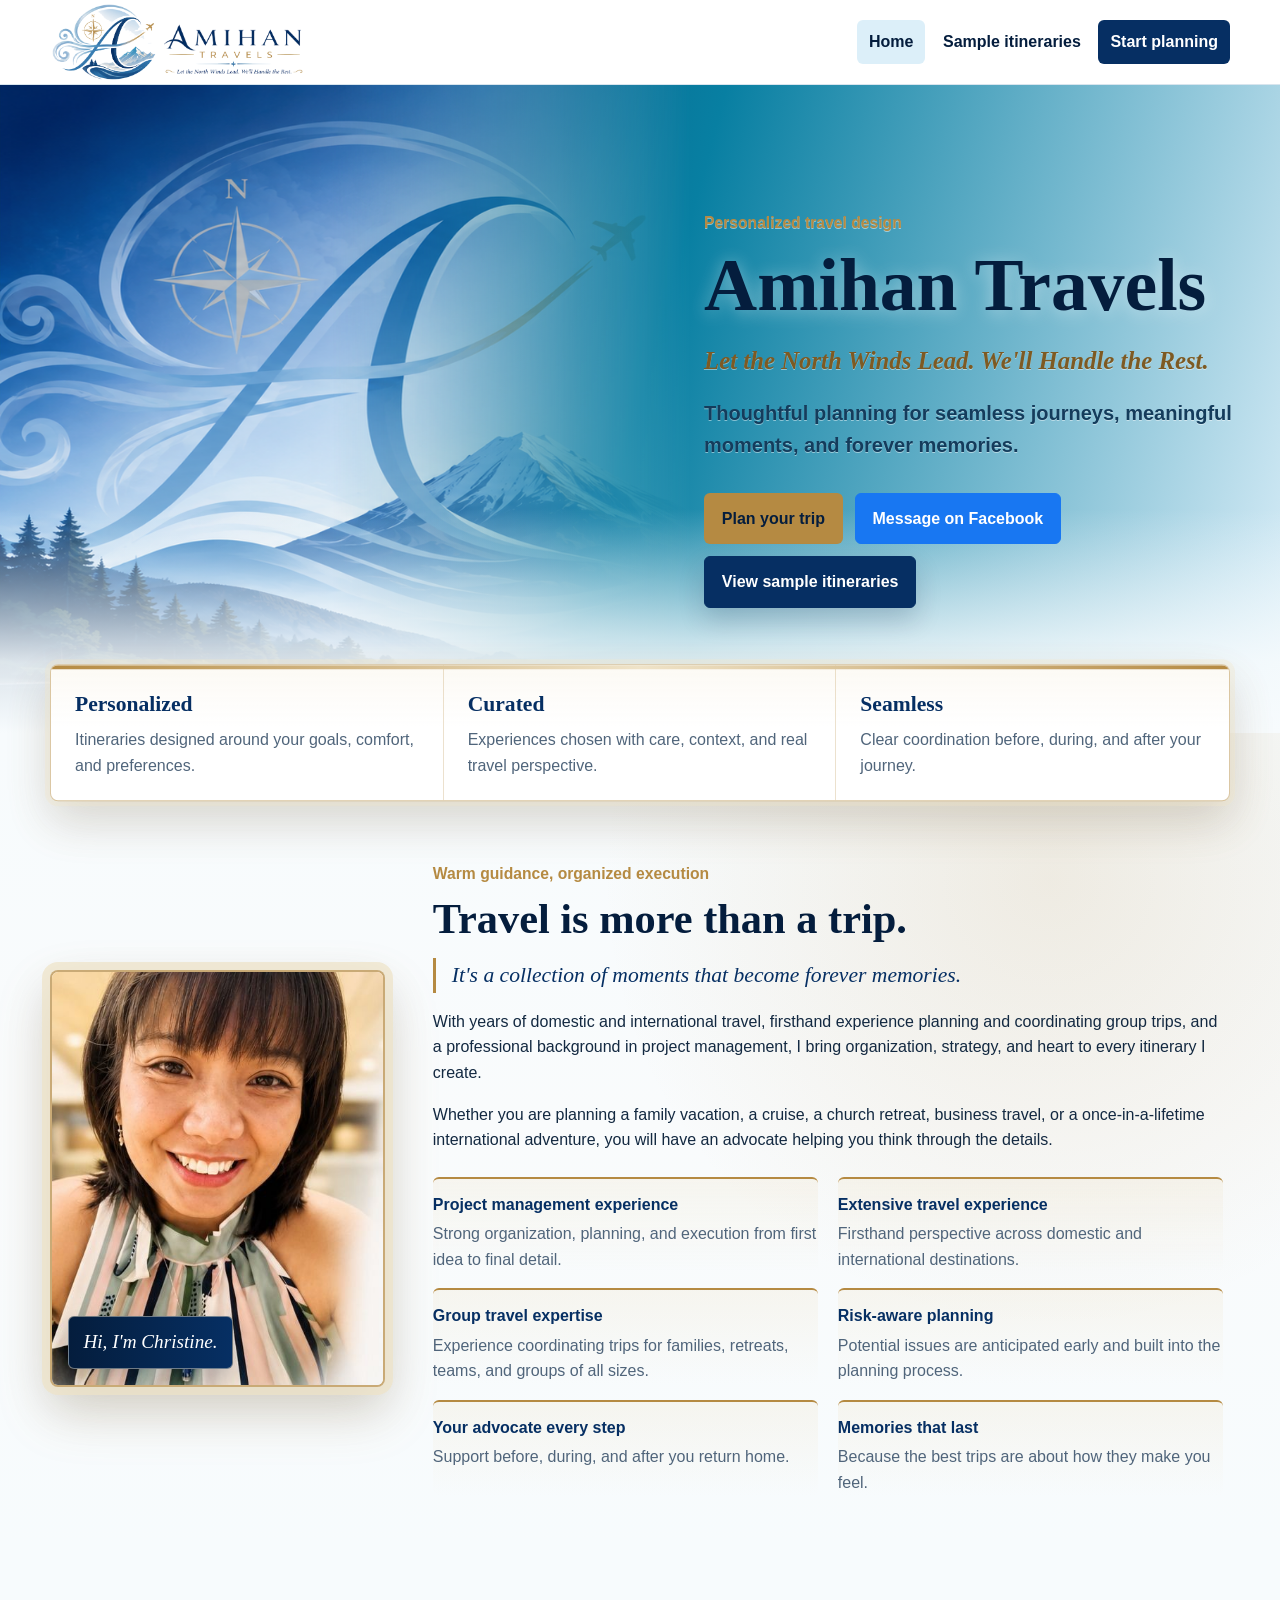
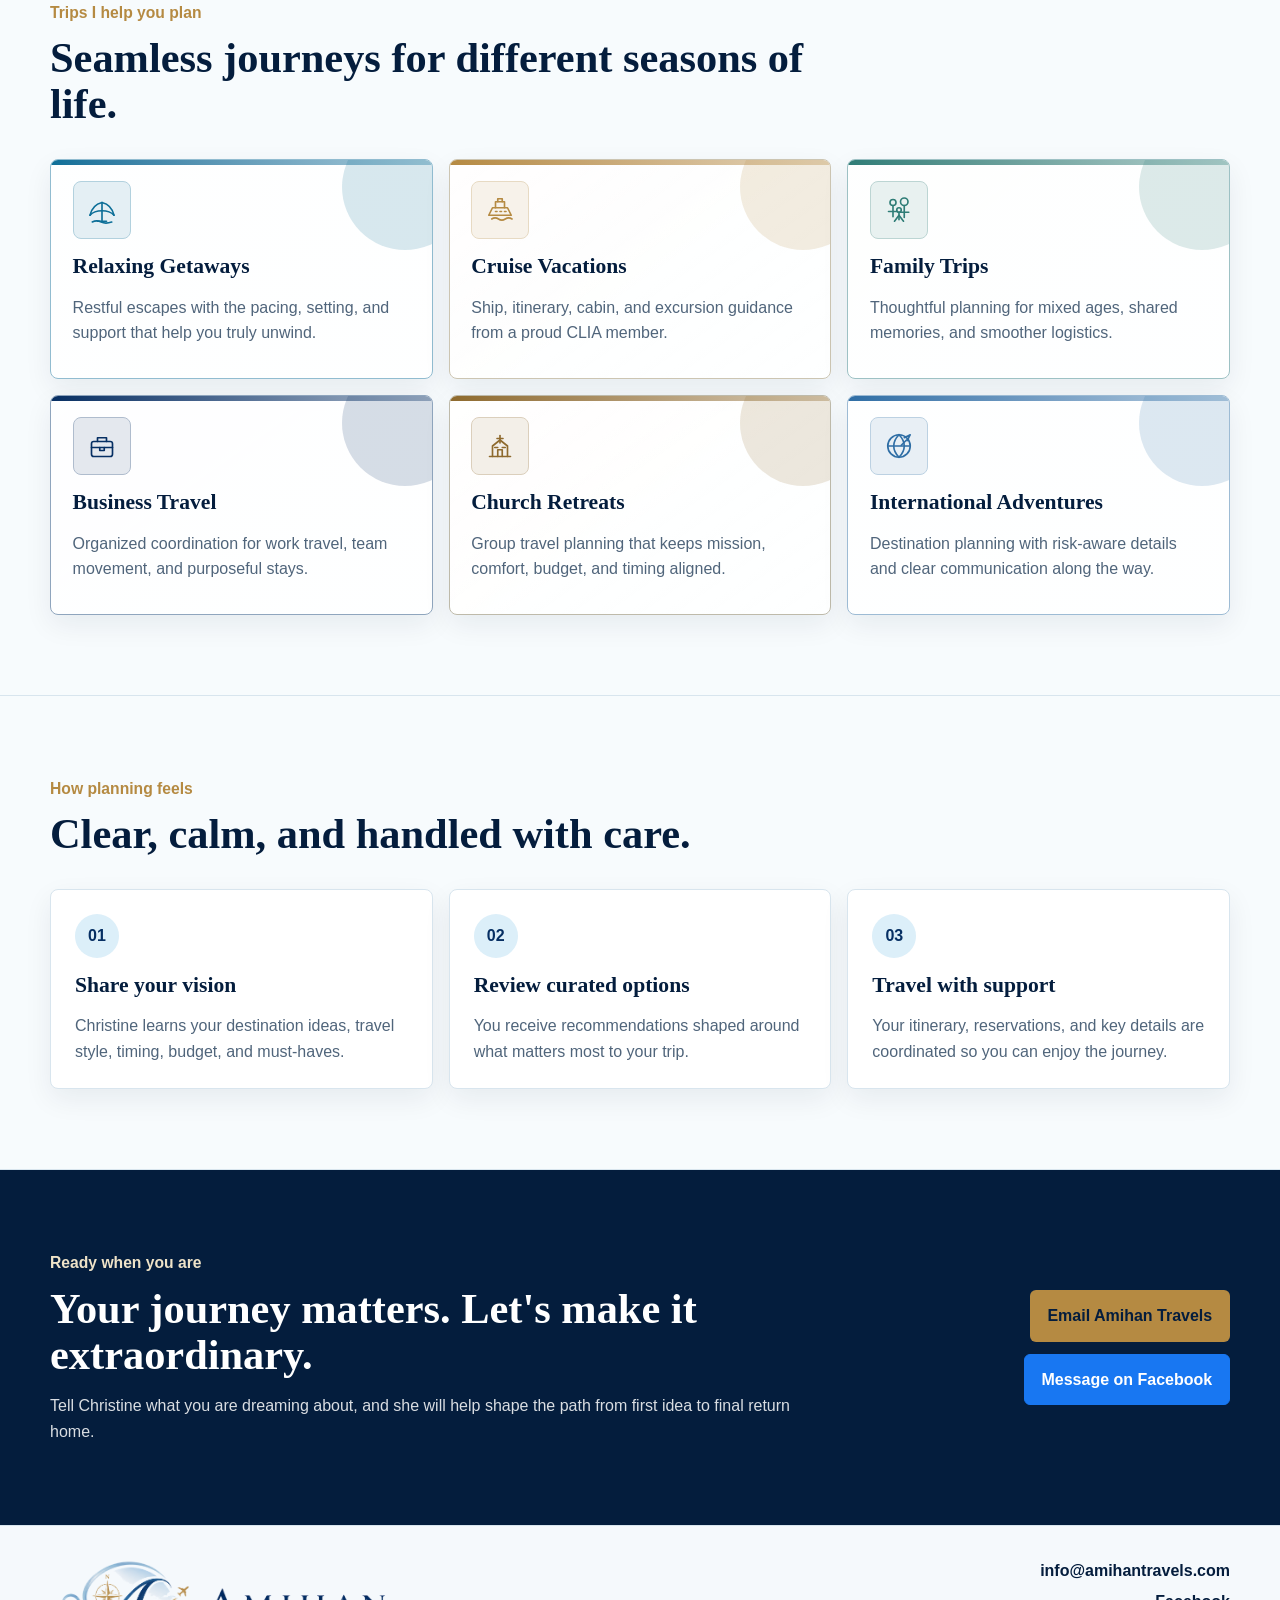
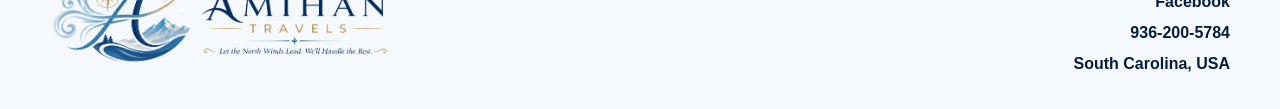
==== commit 17c30684: "Improve hero contrast and contact actions" ====
--- a/index.html
+++ b/index.html
@@ -13,9 +13,9 @@
       property="og:description"
       content="Let the North Winds Lead. We'll Handle the Rest."
     >
-    <meta property="og:image" content="assets/Amihan_Travels_cover_photo.png?v=20260530-1">
-    <link rel="icon" href="assets/amihan-logo-square-transparent.png?v=20260530-1">
-    <link rel="stylesheet" href="styles.css?v=20260530-1">
+    <meta property="og:image" content="assets/Amihan_Travels_cover_photo.png?v=20260530-2">
+    <link rel="icon" href="assets/amihan-logo-square-transparent.png?v=20260530-2">
+    <link rel="stylesheet" href="styles.css?v=20260530-2">
   </head>
   <body>
     <a class="skip-link" href="#main">Skip to content</a>
@@ -23,7 +23,7 @@
     <header class="site-header">
       <div class="header-inner">
         <a class="brand" href="index.html" aria-label="Amihan Travels home">
-          <img src="assets/amihan-logo-horizontal-transparent.png?v=20260530-1" alt="Amihan Travels">
+          <img src="assets/amihan-logo-horizontal-transparent.png?v=20260530-2" alt="Amihan Travels">
         </a>
         <nav class="site-nav" aria-label="Primary navigation">
           <a aria-current="page" href="index.html">Home</a>
@@ -44,6 +44,7 @@
           </p>
           <div class="hero-actions" aria-label="Primary actions">
             <a class="button button-primary" href="mailto:info@amihantravels.com?subject=Travel%20planning%20request">Plan your trip</a>
+            <a class="button button-facebook" href="https://www.facebook.com/amihantravels" target="_blank" rel="noopener">Message on Facebook</a>
             <a class="button button-secondary" href="itineraries.html">View sample itineraries</a>
           </div>
         </div>
@@ -67,7 +68,7 @@
         <div class="section-inner advisor-intro">
           <figure class="advisor-photo">
             <img
-              src="assets/christine-forsythe-portrait.jpg?v=20260530-1"
+              src="assets/christine-forsythe-portrait.jpg?v=20260530-2"
               alt="Christine, travel advisor at Amihan Travels"
             >
             <figcaption>Hi, I'm Christine.</figcaption>
@@ -252,7 +253,10 @@
               first idea to final return home.
             </p>
           </div>
-          <a class="button button-primary" href="mailto:info@amihantravels.com?subject=Travel%20planning%20request">Email Amihan Travels</a>
+          <div class="cta-actions" aria-label="Contact options">
+            <a class="button button-primary" href="mailto:info@amihantravels.com?subject=Travel%20planning%20request">Email Amihan Travels</a>
+            <a class="button button-facebook" href="https://www.facebook.com/amihantravels" target="_blank" rel="noopener">Message on Facebook</a>
+          </div>
         </div>
       </section>
     </main>
@@ -260,10 +264,11 @@
     <footer class="site-footer">
       <div class="footer-inner">
         <div>
-          <img class="footer-logo" src="assets/amihan-logo-horizontal-transparent.png?v=20260530-1" alt="Amihan Travels">
+          <img class="footer-logo" src="assets/amihan-logo-horizontal-transparent.png?v=20260530-2" alt="Amihan Travels">
         </div>
         <div class="footer-contact" aria-label="Contact information">
           <a href="mailto:info@amihantravels.com">info@amihantravels.com</a>
+          <a href="https://www.facebook.com/amihantravels" target="_blank" rel="noopener">Facebook</a>
           <a href="tel:+19362005784">936-200-5784</a>
           <span>South Carolina, USA</span>
         </div>
--- a/styles.css
+++ b/styles.css
@@ -164,7 +164,7 @@
   bottom: 0;
   left: 0;
   width: clamp(36rem, 54vw, 66rem);
-  background-image: url("assets/amihan-hero-left-art-solid.png?v=20260530-1");
+  background-image: url("assets/amihan-hero-left-art-solid.png?v=20260530-2");
   background-position: left center;
   background-repeat: no-repeat;
   background-size: 100% 100%;
@@ -202,7 +202,8 @@
 }
 
 .hero .eyebrow {
-  color: var(--pale-gold);
+  color: var(--gold);
+  text-shadow: 0 1px 0 rgba(255, 255, 255, 0.5);
 }
 
 h1,
@@ -216,8 +217,9 @@
 }
 
 .hero h1 {
-  color: var(--white);
+  color: var(--deep-navy);
   font-size: 4.6rem;
+  text-shadow: 0 2px 18px rgba(255, 255, 255, 0.45);
 }
 
 .sub-hero h1 {
@@ -238,15 +240,19 @@
 
 .slogan {
   margin-top: 1rem;
-  color: var(--pale-gold);
+  color: #7d5a23;
   font-family: Georgia, "Times New Roman", serif;
   font-size: 1.55rem;
   font-style: italic;
+  font-weight: 700;
+  text-shadow: 0 1px 0 rgba(255, 255, 255, 0.45);
 }
 
 .hero-copy {
-  color: rgba(255, 255, 255, 0.92);
+  color: #143c5c;
   font-size: 1.25rem;
+  font-weight: 650;
+  text-shadow: 0 1px 0 rgba(255, 255, 255, 0.45);
 }
 
 .hero-actions {
@@ -280,13 +286,29 @@
 }
 
 .button-secondary {
-  border-color: rgba(255, 255, 255, 0.55);
+  background: var(--navy);
+  border-color: var(--navy);
   color: var(--white);
+  box-shadow: 0 12px 26px rgba(4, 29, 61, 0.18);
 }
 
 .button-secondary:hover,
 .button-secondary:focus-visible {
-  background: rgba(255, 255, 255, 0.14);
+  background: var(--deep-navy);
+  border-color: var(--deep-navy);
+  outline: none;
+}
+
+.button-facebook {
+  background: #1877f2;
+  border-color: #1877f2;
+  color: var(--white);
+}
+
+.button-facebook:hover,
+.button-facebook:focus-visible {
+  background: #0f5fc7;
+  border-color: #0f5fc7;
   outline: none;
 }
 
@@ -656,6 +678,13 @@
 
 .cta-inner > div {
   max-width: 760px;
+}
+
+.cta-actions {
+  display: flex;
+  flex-wrap: wrap;
+  justify-content: flex-end;
+  gap: 0.75rem;
 }
 
 .site-footer {
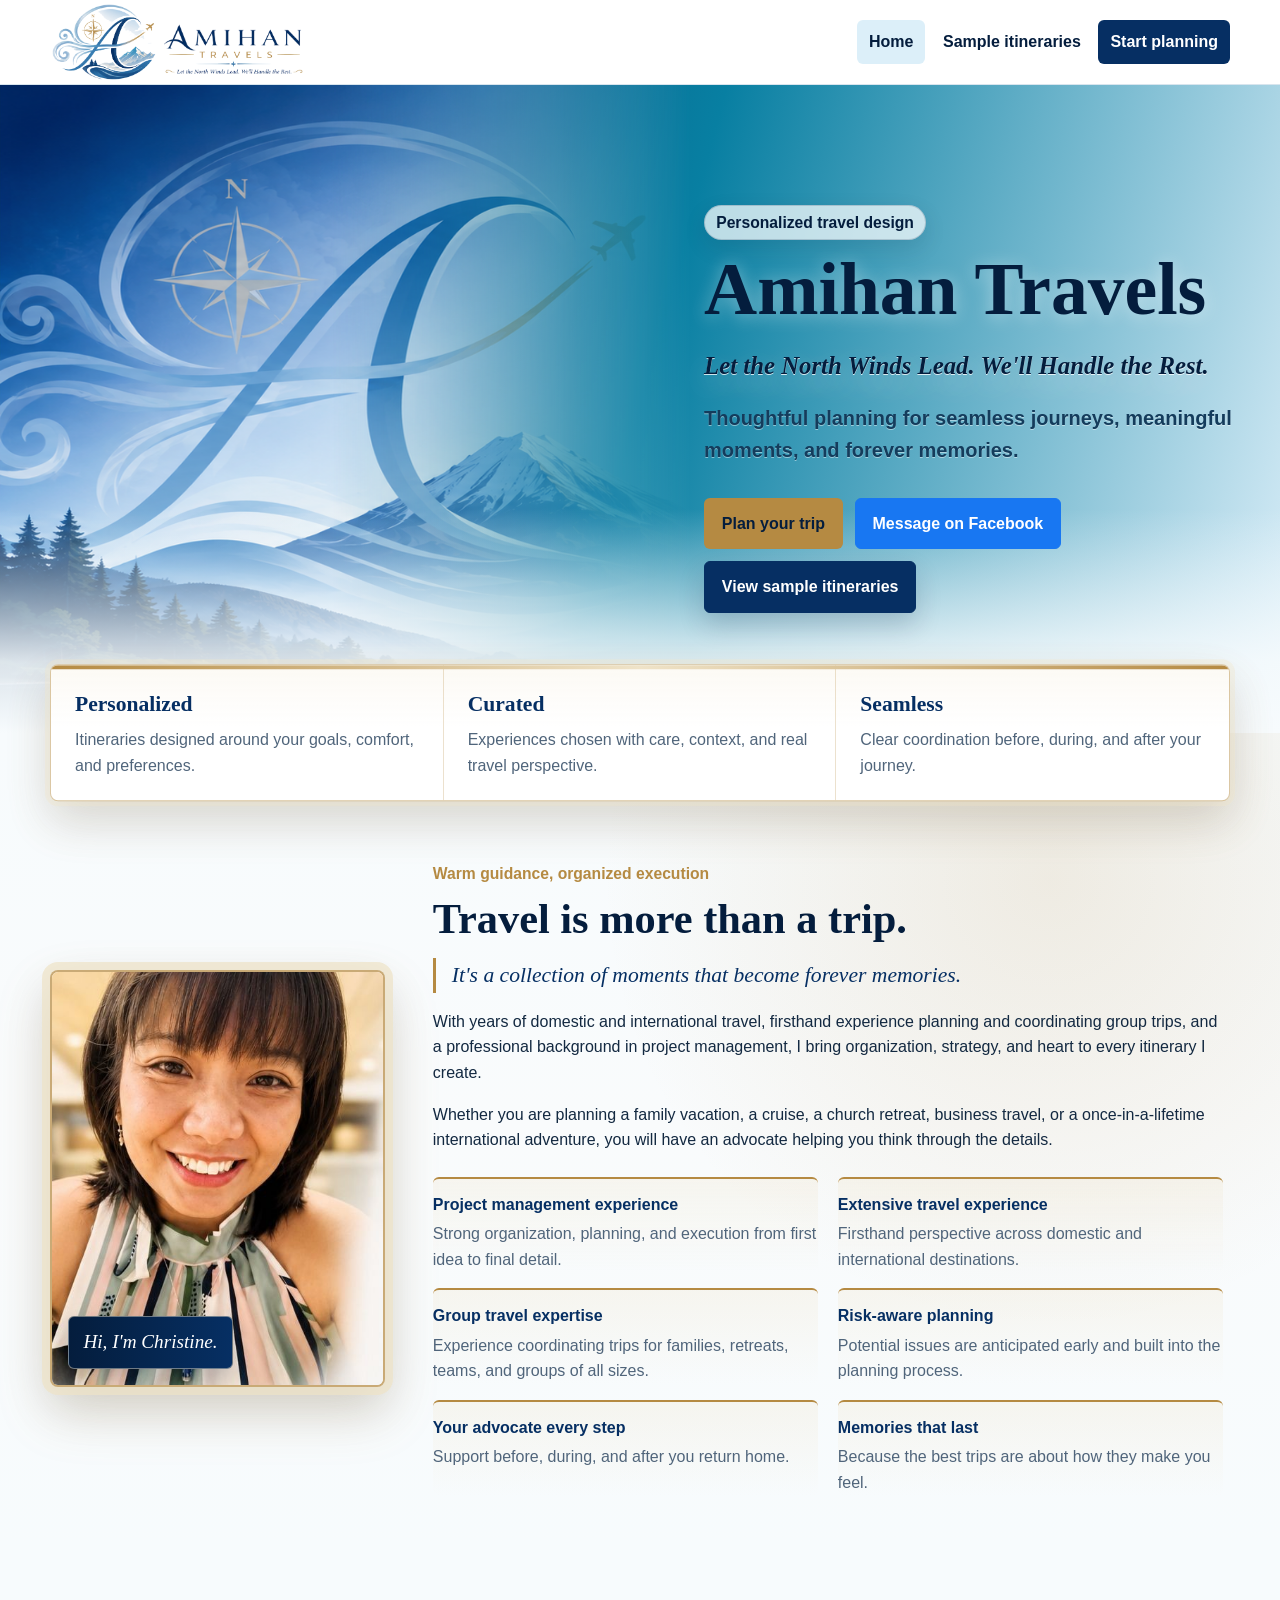
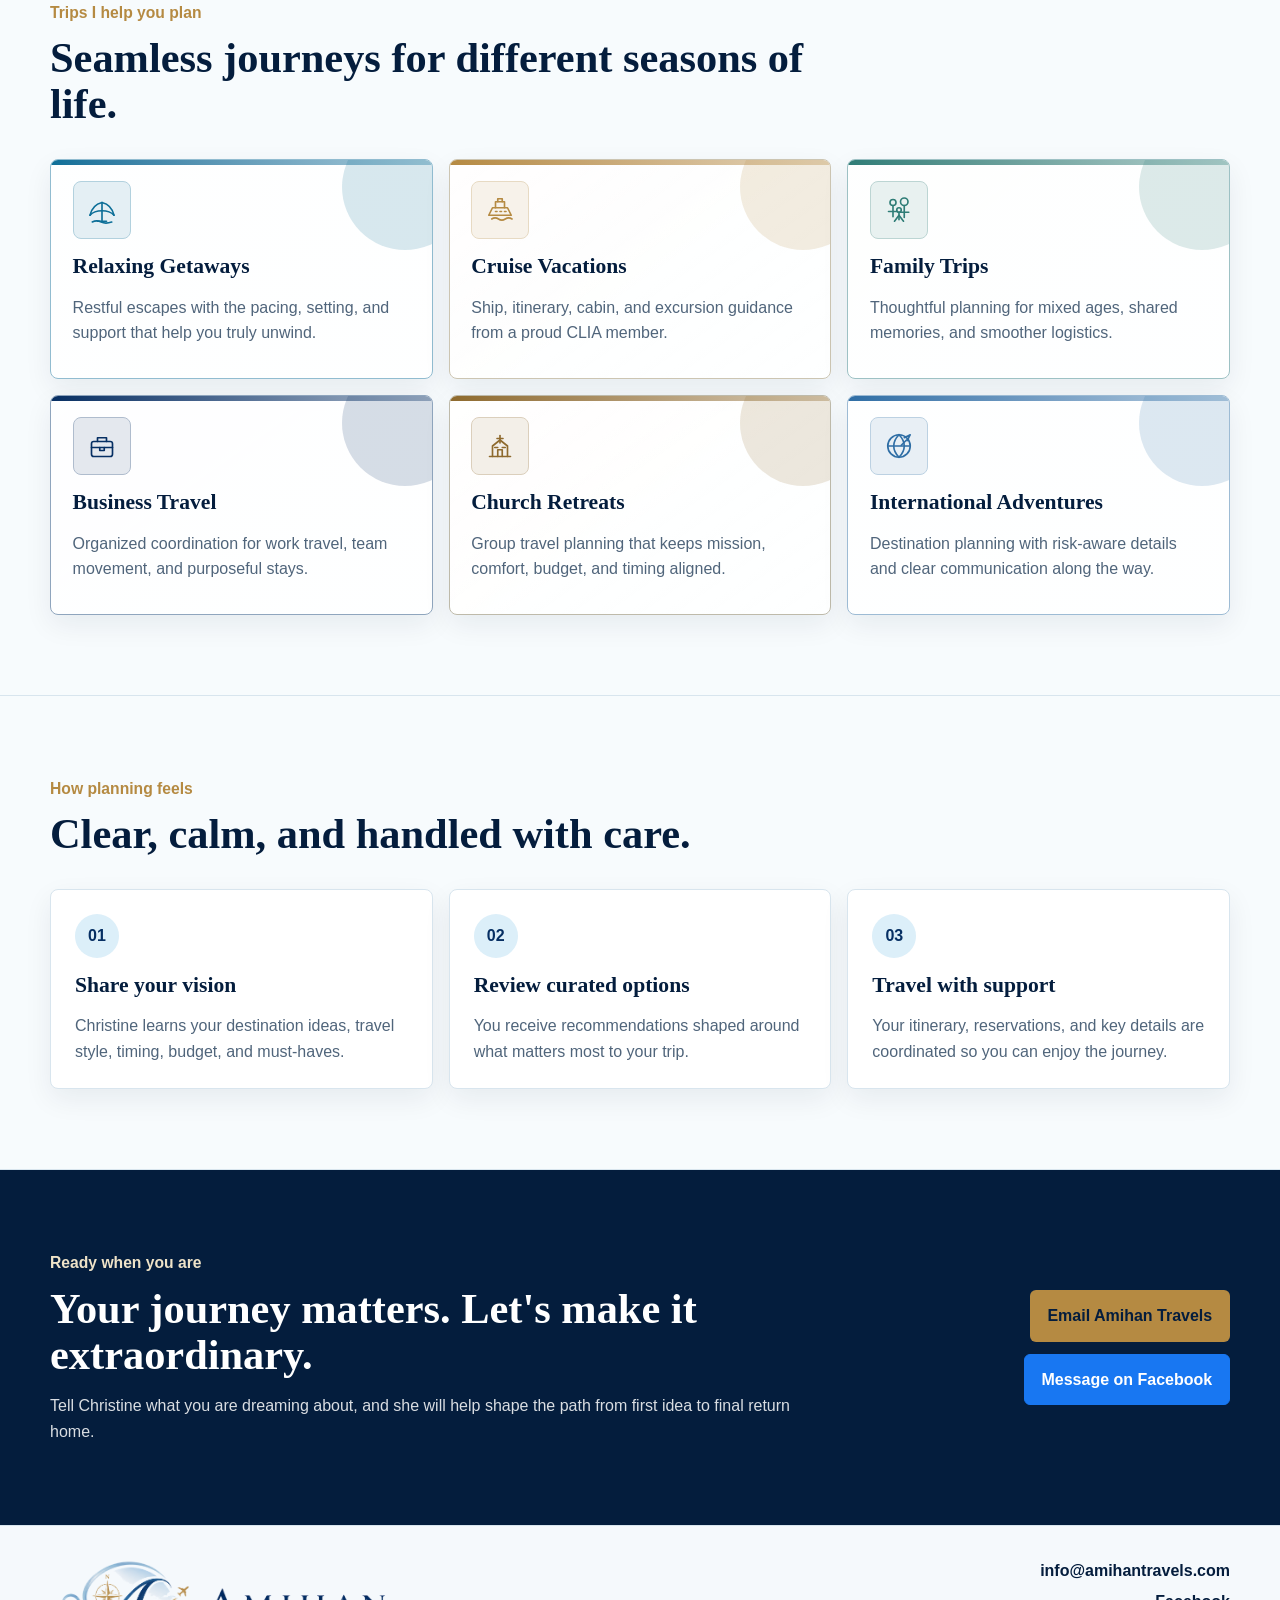
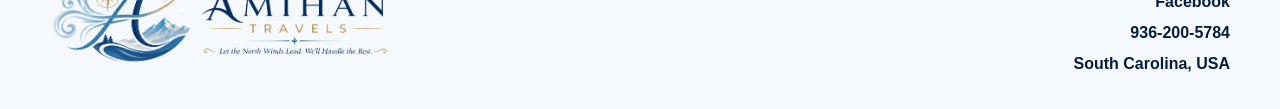
==== commit b26e930d: "Improve hero text readability" ====
--- a/index.html
+++ b/index.html
@@ -13,9 +13,9 @@
       property="og:description"
       content="Let the North Winds Lead. We'll Handle the Rest."
     >
-    <meta property="og:image" content="assets/Amihan_Travels_cover_photo.png?v=20260530-2">
-    <link rel="icon" href="assets/amihan-logo-square-transparent.png?v=20260530-2">
-    <link rel="stylesheet" href="styles.css?v=20260530-2">
+    <meta property="og:image" content="assets/Amihan_Travels_cover_photo.png?v=20260530-3">
+    <link rel="icon" href="assets/amihan-logo-square-transparent.png?v=20260530-3">
+    <link rel="stylesheet" href="styles.css?v=20260530-3">
   </head>
   <body>
     <a class="skip-link" href="#main">Skip to content</a>
@@ -23,7 +23,7 @@
     <header class="site-header">
       <div class="header-inner">
         <a class="brand" href="index.html" aria-label="Amihan Travels home">
-          <img src="assets/amihan-logo-horizontal-transparent.png?v=20260530-2" alt="Amihan Travels">
+          <img src="assets/amihan-logo-horizontal-transparent.png?v=20260530-3" alt="Amihan Travels">
         </a>
         <nav class="site-nav" aria-label="Primary navigation">
           <a aria-current="page" href="index.html">Home</a>
@@ -68,7 +68,7 @@
         <div class="section-inner advisor-intro">
           <figure class="advisor-photo">
             <img
-              src="assets/christine-forsythe-portrait.jpg?v=20260530-2"
+              src="assets/christine-forsythe-portrait.jpg?v=20260530-3"
               alt="Christine, travel advisor at Amihan Travels"
             >
             <figcaption>Hi, I'm Christine.</figcaption>
@@ -264,7 +264,7 @@
     <footer class="site-footer">
       <div class="footer-inner">
         <div>
-          <img class="footer-logo" src="assets/amihan-logo-horizontal-transparent.png?v=20260530-2" alt="Amihan Travels">
+          <img class="footer-logo" src="assets/amihan-logo-horizontal-transparent.png?v=20260530-3" alt="Amihan Travels">
         </div>
         <div class="footer-contact" aria-label="Contact information">
           <a href="mailto:info@amihantravels.com">info@amihantravels.com</a>
--- a/styles.css
+++ b/styles.css
@@ -164,7 +164,7 @@
   bottom: 0;
   left: 0;
   width: clamp(36rem, 54vw, 66rem);
-  background-image: url("assets/amihan-hero-left-art-solid.png?v=20260530-2");
+  background-image: url("assets/amihan-hero-left-art-solid.png?v=20260530-3");
   background-position: left center;
   background-repeat: no-repeat;
   background-size: 100% 100%;
@@ -202,8 +202,15 @@
 }
 
 .hero .eyebrow {
-  color: var(--gold);
-  text-shadow: 0 1px 0 rgba(255, 255, 255, 0.5);
+  display: inline-flex;
+  width: fit-content;
+  border: 1px solid rgba(4, 29, 61, 0.16);
+  border-radius: 999px;
+  background: rgba(255, 255, 255, 0.72);
+  color: var(--deep-navy);
+  padding: 0.22rem 0.7rem 0.26rem;
+  box-shadow: 0 8px 22px rgba(4, 29, 61, 0.12);
+  text-shadow: none;
 }
 
 h1,
@@ -240,12 +247,14 @@
 
 .slogan {
   margin-top: 1rem;
-  color: #7d5a23;
+  color: var(--deep-navy);
   font-family: Georgia, "Times New Roman", serif;
   font-size: 1.55rem;
   font-style: italic;
-  font-weight: 700;
-  text-shadow: 0 1px 0 rgba(255, 255, 255, 0.45);
+  font-weight: 800;
+  text-shadow:
+    0 1px 0 rgba(255, 255, 255, 0.78),
+    0 10px 28px rgba(255, 255, 255, 0.45);
 }
 
 .hero-copy {
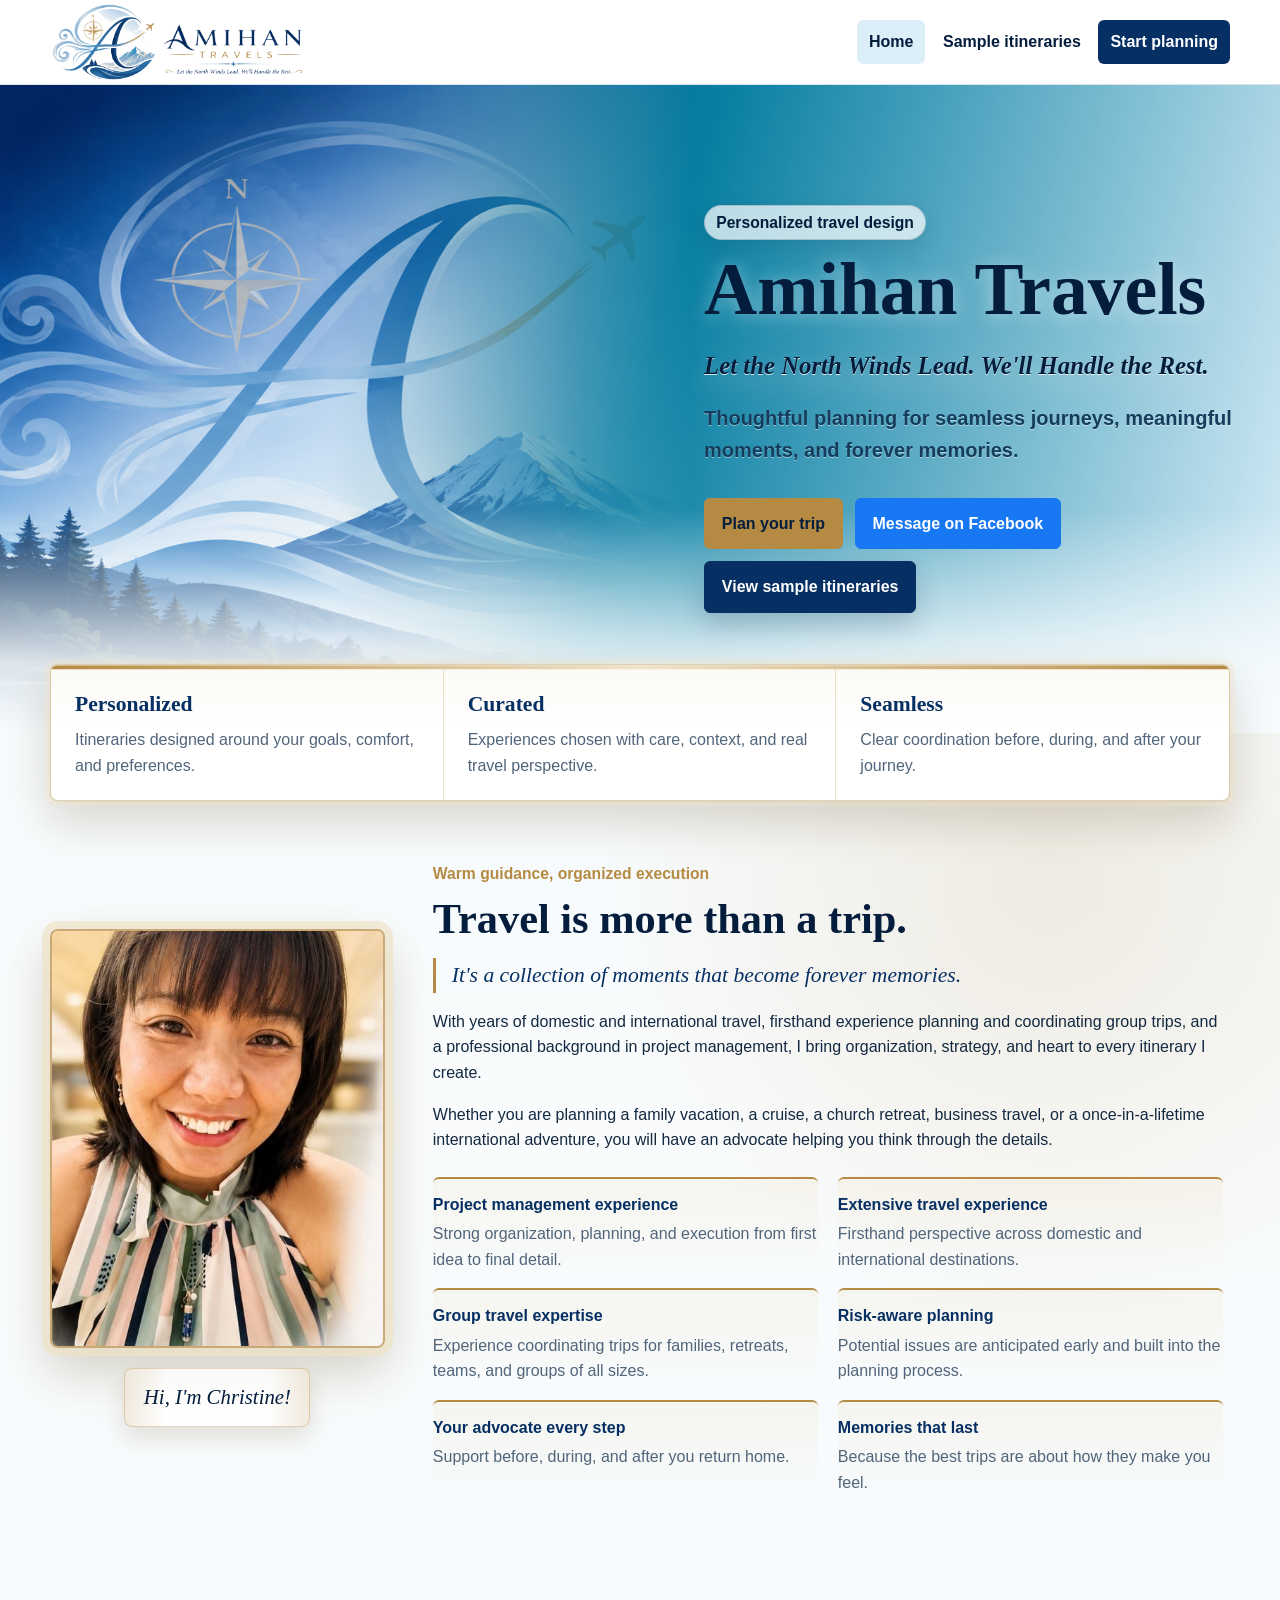
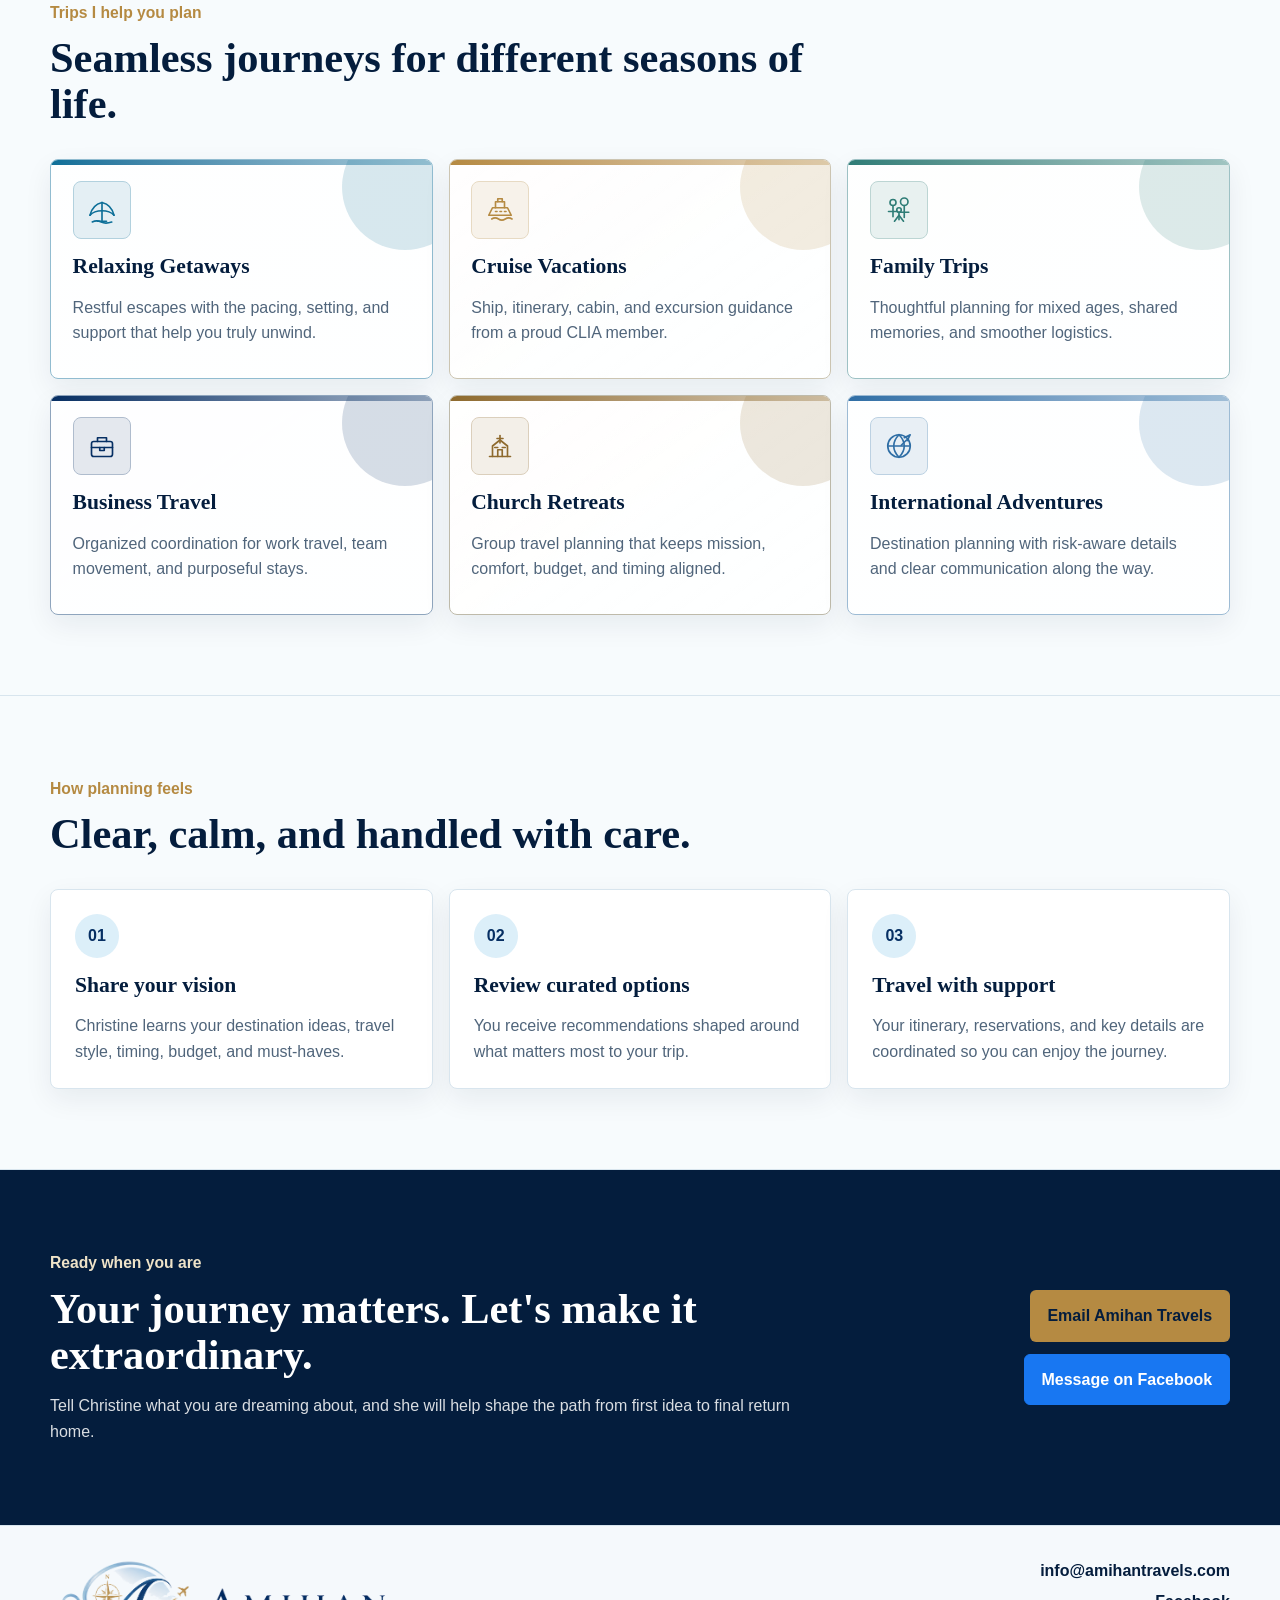
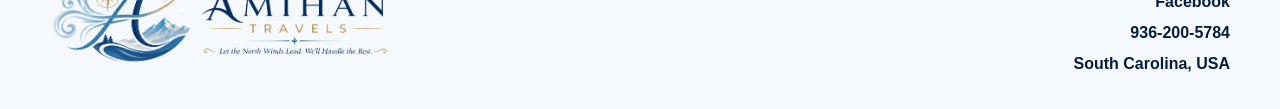
==== commit 4dbaaf98: "Move advisor caption below portrait" ====
--- a/index.html
+++ b/index.html
@@ -15,7 +15,7 @@
     >
     <meta property="og:image" content="assets/Amihan_Travels_cover_photo.png?v=20260530-3">
     <link rel="icon" href="assets/amihan-logo-square-transparent.png?v=20260530-3">
-    <link rel="stylesheet" href="styles.css?v=20260530-3">
+    <link rel="stylesheet" href="styles.css?v=20260530-6">
   </head>
   <body>
     <a class="skip-link" href="#main">Skip to content</a>
@@ -28,7 +28,7 @@
         <nav class="site-nav" aria-label="Primary navigation">
           <a aria-current="page" href="index.html">Home</a>
           <a href="itineraries.html">Sample itineraries</a>
-          <a class="nav-contact" href="mailto:info@amihantravels.com?subject=Travel%20planning%20request">Start planning</a>
+          <a class="nav-contact booking-popup" href="https://calendar.app.google/QzdqLAZzRhpZVixt7" target="_blank" rel="noopener" data-booking-popup>Start planning</a>
         </nav>
       </div>
     </header>
@@ -43,7 +43,7 @@
             Thoughtful planning for seamless journeys, meaningful moments, and forever memories.
           </p>
           <div class="hero-actions" aria-label="Primary actions">
-            <a class="button button-primary" href="mailto:info@amihantravels.com?subject=Travel%20planning%20request">Plan your trip</a>
+            <a class="button button-primary booking-popup" href="https://calendar.app.google/QzdqLAZzRhpZVixt7" target="_blank" rel="noopener" data-booking-popup>Plan your trip</a>
             <a class="button button-facebook" href="https://www.facebook.com/amihantravels" target="_blank" rel="noopener">Message on Facebook</a>
             <a class="button button-secondary" href="itineraries.html">View sample itineraries</a>
           </div>
@@ -71,7 +71,7 @@
               src="assets/christine-forsythe-portrait.jpg?v=20260530-3"
               alt="Christine, travel advisor at Amihan Travels"
             >
-            <figcaption>Hi, I'm Christine.</figcaption>
+            <figcaption>Hi, I'm Christine!</figcaption>
           </figure>
           <div class="advisor-copy">
             <p class="eyebrow">Warm guidance, organized execution</p>
@@ -254,7 +254,7 @@
             </p>
           </div>
           <div class="cta-actions" aria-label="Contact options">
-            <a class="button button-primary" href="mailto:info@amihantravels.com?subject=Travel%20planning%20request">Email Amihan Travels</a>
+            <a class="button button-primary email-popup" href="https://mail.google.com/mail/?view=cm&amp;fs=1&amp;to=info@amihantravels.com&amp;su=Travel%20planning%20request" target="_blank" rel="noopener" data-email-popup>Email Amihan Travels</a>
             <a class="button button-facebook" href="https://www.facebook.com/amihantravels" target="_blank" rel="noopener">Message on Facebook</a>
           </div>
         </div>
@@ -267,12 +267,13 @@
           <img class="footer-logo" src="assets/amihan-logo-horizontal-transparent.png?v=20260530-3" alt="Amihan Travels">
         </div>
         <div class="footer-contact" aria-label="Contact information">
-          <a href="mailto:info@amihantravels.com">info@amihantravels.com</a>
+          <a class="email-popup" href="https://mail.google.com/mail/?view=cm&amp;fs=1&amp;to=info@amihantravels.com&amp;su=Travel%20planning%20request" target="_blank" rel="noopener" data-email-popup>info@amihantravels.com</a>
           <a href="https://www.facebook.com/amihantravels" target="_blank" rel="noopener">Facebook</a>
           <a href="tel:+19362005784">936-200-5784</a>
           <span>South Carolina, USA</span>
         </div>
       </div>
     </footer>
+    <script src="site.js?v=20260530-5"></script>
   </body>
 </html>
--- a/styles.css
+++ b/styles.css
@@ -420,37 +420,42 @@
 .advisor-photo {
   position: relative;
   margin: 0;
+  border-radius: 8px;
+}
+
+.advisor-photo img {
+  display: block;
+  width: 100%;
+  aspect-ratio: 4 / 5;
   border: 2px solid rgba(181, 138, 66, 0.72);
   border-radius: 8px;
+  background: var(--white);
   box-shadow:
     0 0 0 8px rgba(239, 227, 200, 0.72),
-    0 24px 54px rgba(181, 138, 66, 0.22),
-    0 18px 45px rgba(4, 29, 61, 0.13);
-  overflow: hidden;
-  background: var(--white);
-}
-
-.advisor-photo img {
-  width: 100%;
-  aspect-ratio: 4 / 5;
+    0 24px 54px rgba(181, 138, 66, 0.2),
+    0 18px 45px rgba(4, 29, 61, 0.12);
   object-fit: cover;
   object-position: center top;
 }
 
 .advisor-photo figcaption {
-  position: absolute;
-  left: 1rem;
-  bottom: 1rem;
-  max-width: calc(100% - 2rem);
-  border-radius: 6px;
-  border: 1px solid rgba(239, 227, 200, 0.45);
-  background: linear-gradient(90deg, var(--deep-navy), var(--navy));
-  color: var(--white);
-  padding: 0.65rem 0.9rem;
+  width: fit-content;
+  max-width: calc(100% - 1.5rem);
+  margin: 1.25rem auto 0;
+  border: 1px solid rgba(181, 138, 66, 0.34);
+  border-radius: 8px;
+  background:
+    linear-gradient(90deg, rgba(181, 138, 66, 0.18), transparent 22%, transparent 78%, rgba(181, 138, 66, 0.18)),
+    rgba(255, 255, 255, 0.78);
+  color: var(--deep-navy);
+  padding: 0.72rem 1.15rem 0.78rem;
   font-family: Georgia, "Times New Roman", serif;
-  font-size: 1.2rem;
+  font-size: 1.3rem;
   font-style: italic;
-  box-shadow: 0 10px 24px rgba(4, 29, 61, 0.22);
+  text-align: center;
+  box-shadow:
+    0 12px 26px rgba(181, 138, 66, 0.13),
+    0 8px 22px rgba(4, 29, 61, 0.07);
 }
 
 .advisor-copy {
